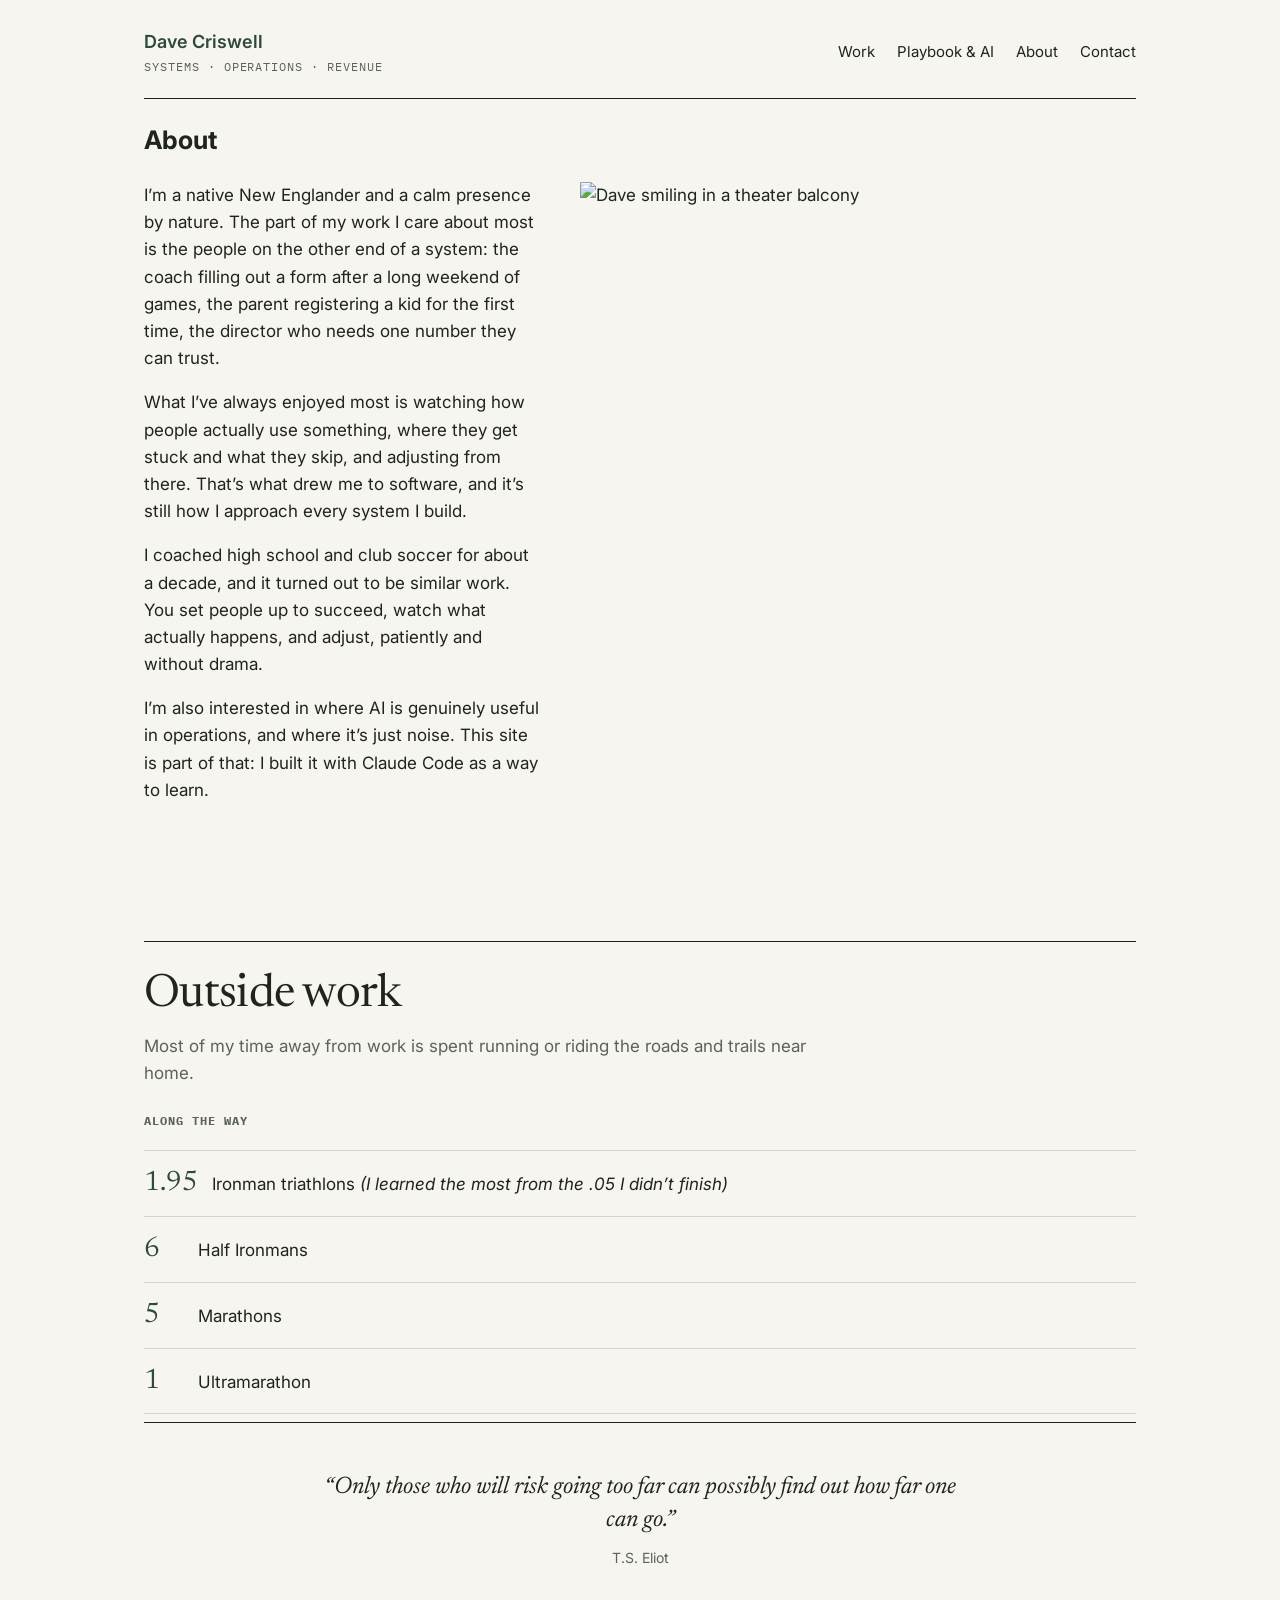
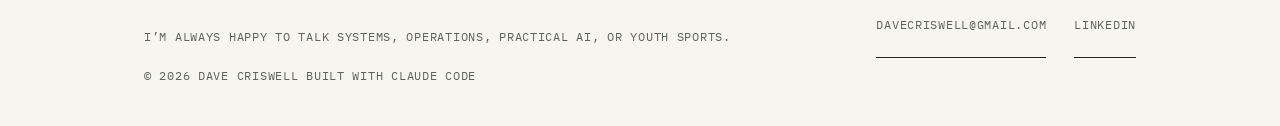
==== docs/about/index.html @ ac94285e "New About photo, cropped to Dave, shown smaller Co-Authored-By: Claude Opus 5.5 <noreply@anthropic.c" ====
<!doctype html>
<html lang="en">
<head>
  <meta charset="utf-8">
  <meta name="viewport" content="width=device-width, initial-scale=1">
  <title>About · Dave Criswell</title>
  <meta name="description" content="Who Dave Criswell is outside the case studies: what he cares about, why he builds systems, and life outside work.">
  <link rel="preconnect" href="https://fonts.googleapis.com">
  <link rel="preconnect" href="https://fonts.gstatic.com" crossorigin>
  <link href="https://fonts.googleapis.com/css2?family=IBM+Plex+Mono:wght@400;500&family=Inter:wght@400;500;600&family=Newsreader:ital,opsz,wght@0,6..72,400;1,6..72,400&display=swap" rel="stylesheet">
  <link rel="stylesheet" href="/style.css">
</head>
<body>
<a class="skip" href="#main">Skip to content</a>
<div class="wrap">

  <!-- Header: the same on every page. If you change it, change it on every page. -->
  <header class="site-header">
    <a class="brand" href="/">
      <span class="brand-name">Dave Criswell</span>
      <span class="brand-tag">Systems &middot; Operations &middot; Revenue</span>
    </a>
    <nav class="site-nav" aria-label="Main">
      <a href="/work/">Work</a>
      <a href="/playbook/">Playbook &amp; AI</a>
      <a href="/about/" aria-current="page">About</a>
      <a href="#contact">Contact</a>
    </nav>
  </header>

  <main id="main">

    <section class="page-intro about">
      <h1>About</h1>
      <div class="about-grid">
        <div class="about-text">
          <p class="about-lead">I’m a native New Englander and a calm presence by nature. The part of my work I care about most is the people on the other end of a system: the coach filling out a form after a long weekend of games, the parent registering a kid for the first time, the director who needs one number they can trust.</p>
          <p>What I’ve always enjoyed most is watching how people actually use something, where they get stuck and what they skip, and adjusting from there. That’s what drew me to software, and it’s still how I approach every system I build.</p>
          <p>I coached high school and club soccer for about a decade, and it turned out to be similar work. You set people up to succeed, watch what actually happens, and adjust, patiently and without drama.</p>
          <p>I’m also interested in where AI is genuinely useful in operations, and where it’s just noise. This site is part of that: I built it with Claude Code as a way to learn.</p>
        </div>
        <!-- To change the photo, replace docs/images/dave.jpg (portrait, about 4:5). -->
        <img class="photo" src="/images/dave.jpg" width="556" height="695" alt="Dave smiling in a theater balcony">
      </div>
    </section>

    <section class="section" id="outside-work">
      <div class="section-head">
        <h2>Outside work</h2>
      </div>
      <p class="lede">Most of my time away from work is spent running or riding the roads and trails near home.</p>
      <h3 class="sub-label"><span class="label">Along the way</span></h3>
      <ul class="stat-list">
        <li><span class="num">1.95</span><span>Ironman triathlons <em>(I learned the most from the .05 I didn’t finish)</em></span></li>
        <li><span class="num">6</span><span>Half Ironmans</span></li>
        <li><span class="num">5</span><span>Marathons</span></li>
        <li><span class="num">1</span><span>Ultramarathon</span></li>
      </ul>
    </section>

    <section class="epigraph" aria-label="A favorite quote">
      <blockquote>“Only those who will risk going too far can possibly find out how far one can go.”</blockquote>
      <cite>T.S. Eliot</cite>
    </section>

  </main>

  <!-- Footer: the same on every page. If you change it, change it on every page. -->
  <footer class="site-footer" id="contact">
    <p class="contact-line">I’m always happy to talk systems, operations, practical AI, or youth sports.</p>
    <div class="contact-links">
      <a href="mailto:davecriswell@gmail.com">davecriswell@gmail.com</a>
      <a href="https://www.linkedin.com/in/davecriswell/">LinkedIn</a>
    </div>
    <div class="fine-print">
      <span>&copy; 2026 Dave Criswell</span>
      <span>Built with Claude Code</span>
    </div>
  </footer>

</div>
</body>
</html>
---- style.css ----
/* ==========================================================
   Dave Criswell — site styles
   Colors and fonts are defined once here as "tokens".
   Change a value in :root and it updates everywhere.
   ========================================================== */

:root {
  --paper: #f7f5f0;        /* warm off-white page background */
  --panel: #eceee7;        /* soft sage panel background */
  --ink: #1f2420;          /* main text */
  --ink-soft: #5c625c;     /* secondary text */
  --ink-faint: #9a9d96;    /* the grey words in the intro */
  --rule: #d6d6cd;         /* thin divider lines */
  --accent: #2f4a3a;       /* deep pitch green */

  --serif: "Newsreader", Georgia, serif;
  --sans: "Inter", Arial, sans-serif;
  --mono: "IBM Plex Mono", ui-monospace, monospace;

  --width: 1040px;
}

* { box-sizing: border-box; }

html { scroll-behavior: smooth; }

body {
  margin: 0;
  background: var(--paper);
  color: var(--ink);
  font-family: var(--sans);
  font-size: 17px;
  line-height: 1.6;
  -webkit-font-smoothing: antialiased;
}

a { color: inherit; }

.wrap {
  max-width: var(--width);
  margin: 0 auto;
  padding: 0 24px;
}

.skip {
  position: absolute;
  left: -999px;
}
.skip:focus { left: 16px; top: 16px; background: var(--ink); color: var(--paper); padding: 8px 12px; }

/* ---------- Header ---------- */

.site-header {
  display: flex;
  justify-content: space-between;
  align-items: center;
  gap: 24px;
  padding: 28px 0 22px;
  border-bottom: 1px solid var(--ink);
}

.brand { text-decoration: none; }
.brand-name { display: block; font-weight: 600; font-size: 18px; color: var(--accent); }
.brand-tag {
  display: block;
  font-family: var(--mono);
  font-size: 12px;
  letter-spacing: 0.08em;
  text-transform: uppercase;
  color: var(--ink-soft);
}

.site-nav { display: flex; flex-wrap: wrap; gap: 6px 22px; font-size: 15px; }
.site-nav a { text-decoration: none; }
.site-nav a:hover { color: var(--accent); text-decoration: underline; text-underline-offset: 4px; }

/* ---------- Intro (the big serif paragraph) ---------- */

.intro { padding: 72px 0 40px; max-width: 900px; }

.intro p {
  font-family: var(--serif);
  font-weight: 400;
  font-size: clamp(28px, 4.2vw, 44px);
  line-height: 1.22;
  letter-spacing: -0.01em;
  color: var(--ink-faint);
  margin: 0 0 0.8em;
}

/* Words that "light up" in the intro */
.intro strong { font-weight: 400; color: var(--ink); }
.intro em { font-style: italic; color: var(--ink); }

.jump { display: flex; flex-wrap: wrap; gap: 12px 28px; margin-top: 8px; font-size: 15px; }
.jump a { text-decoration: none; border-bottom: 1px solid var(--ink); padding-bottom: 2px; }
.jump a:hover { color: var(--accent); border-color: var(--accent); }

/* ---------- Sections ---------- */

.section { padding: 64px 0 8px; }

.section-head {
  display: flex;
  justify-content: space-between;
  align-items: baseline;
  gap: 16px;
  border-top: 1px solid var(--ink);
  padding-top: 28px;
  margin-bottom: 8px;
}

.section-head h2 {
  font-family: var(--serif);
  font-weight: 400;
  font-size: clamp(34px, 4.5vw, 46px);
  letter-spacing: -0.015em;
  line-height: 1.1;
  margin: 0;
}

.section-note { color: var(--ink-soft); font-size: 15px; margin: 0; }

.lede { max-width: 680px; color: var(--ink-soft); margin: 12px 0 24px; }

.panel {
  background: var(--panel);
  border: 1px solid var(--rule);
  border-top: 3px solid var(--accent);
  padding: 8px 32px 24px;
}
.panel .section-head { border-top: 0; }

.label {
  display: block;
  font-family: var(--mono);
  font-size: 12px;
  letter-spacing: 0.08em;
  text-transform: uppercase;
  color: var(--ink-soft);
}

/* ---------- Work list (expandable rows) ---------- */

.work-list { list-style: none; margin: 0; padding: 0; }

.work-list > li { border-top: 1px solid var(--rule); }
.work-list > li:last-child { border-bottom: 1px solid var(--rule); }

.work-list summary {
  display: grid;
  grid-template-columns: 1fr 1fr 24px;
  gap: 8px 32px;
  align-items: center;
  padding: 22px 0;
  cursor: pointer;
  list-style: none;
}
.work-list summary::-webkit-details-marker { display: none; }

.work-title { display: block; font-size: 21px; font-weight: 500; line-height: 1.3; margin-top: 4px; }
.work-line { color: var(--ink-soft); }

.toggle {
  font-family: var(--mono);
  font-size: 20px;
  color: var(--accent);
  text-align: right;
  transition: transform 0.2s ease;
}
details[open] .toggle { transform: rotate(45deg); }

.work-body {
  display: grid;
  grid-template-columns: repeat(3, 1fr);
  gap: 24px 32px;
  padding: 0 0 28px;
}
.work-body h4 {
  font-family: var(--mono);
  font-size: 12px;
  font-weight: 500;
  letter-spacing: 0.08em;
  text-transform: uppercase;
  color: var(--accent);
  margin: 0 0 6px;
}
.work-body p { margin: 0; font-size: 16px; }
.tools { grid-column: 1 / -1; font-size: 14px; color: var(--ink-soft); }
.tools a { color: var(--accent); }

summary:focus-visible, a:focus-visible { outline: 2px solid var(--accent); outline-offset: 4px; }

/* ---------- AI rows ---------- */

.ai-list { list-style: none; margin: 0; padding: 0; }
.ai-list li {
  display: grid;
  grid-template-columns: 1fr 1.6fr;
  gap: 6px 32px;
  padding: 16px 0;
  border-top: 1px solid var(--rule);
}
.ai-list li:last-child { border-bottom: 1px solid var(--rule); }
.ai-name { font-weight: 500; }
.ai-flow { color: var(--ink-soft); font-size: 16px; }
.ai-flow .arrow { color: var(--accent); padding: 0 4px; }

.guardrails { margin-top: 36px; }
.guardrails h3 { font-family: var(--serif); font-weight: 400; font-size: 26px; margin: 0 0 4px; }
.guardrails ul { columns: 2; column-gap: 40px; padding-left: 18px; margin: 12px 0 0; }
.guardrails li { break-inside: avoid; margin-bottom: 8px; }

/* ---------- How I work ---------- */

.principles {
  display: grid;
  grid-template-columns: repeat(3, 1fr);
  gap: 0 40px;
  list-style: none;
  padding: 0;
  margin: 12px 0 0;
}
.principles li { border-top: 1px solid var(--rule); padding: 20px 0 24px; }
.principles h3 { font-family: var(--serif); font-weight: 400; font-size: 24px; line-height: 1.2; margin: 0 0 8px; }
.principles p { margin: 0; color: var(--ink-soft); font-size: 16px; }

/* ---------- Writing ---------- */

.post-list { list-style: none; margin: 12px 0 0; padding: 0; }
.post-list li { border-top: 1px solid var(--rule); border-bottom: 1px solid var(--rule); }
.post-list a { display: block; padding: 20px 0; text-decoration: none; }
.post-list a:hover .post-title { color: var(--accent); text-decoration: underline; text-underline-offset: 4px; }
.post-title { display: block; font-family: var(--serif); font-size: 26px; line-height: 1.25; margin-top: 4px; }
.draft-tag {
  display: inline-block;
  font-family: var(--mono);
  font-size: 11px;
  letter-spacing: 0.08em;
  text-transform: uppercase;
  border: 1px solid var(--accent);
  color: var(--accent);
  padding: 1px 6px;
  margin-left: 8px;
  vertical-align: 2px;
}

/* ---------- Quotes ---------- */

.quotes {
  display: grid;
  grid-template-columns: repeat(3, 1fr);
  gap: 32px 40px;
  margin-top: 20px;
}
.quotes figure { margin: 0; }
.quotes blockquote {
  margin: 0 0 14px;
  font-family: var(--serif);
  font-size: 22px;
  line-height: 1.35;
}
.quotes figcaption { font-size: 14px; color: var(--ink-soft); }
.quotes figcaption strong { color: var(--ink); font-weight: 500; display: block; }

/* ---------- Experience ---------- */

.timeline { list-style: none; margin: 12px 0 0; padding: 0; }
.timeline li {
  display: grid;
  grid-template-columns: 130px 1fr 1.2fr;
  gap: 4px 32px;
  padding: 16px 0;
  border-top: 1px solid var(--rule);
}
.timeline li:last-child { border-bottom: 1px solid var(--rule); }
.timeline .years { font-family: var(--mono); font-size: 14px; color: var(--ink-soft); padding-top: 2px; }
.timeline .org { font-weight: 500; }
.timeline .role { color: var(--ink-soft); }

.coaching-note { color: var(--ink-soft); margin-top: 20px; font-size: 16px; }
.coaching-note a { color: var(--accent); }

/* ---------- About ---------- */

.about-grid { display: grid; grid-template-columns: 1.3fr 1fr; gap: 40px; margin-top: 20px; }
.about-grid p { margin: 0 0 1em; }
.stat-list { list-style: none; margin: 0; padding: 0; }
.stat-list li { display: flex; gap: 14px; align-items: baseline; padding: 10px 0; border-top: 1px solid var(--rule); }
.stat-list li:last-child { border-bottom: 1px solid var(--rule); }
.stat-list .num { font-family: var(--serif); font-size: 28px; min-width: 40px; color: var(--accent); }

/* ---------- Contact & footer ---------- */

.contact { padding: 80px 0 40px; }
.contact p.big {
  font-family: var(--serif);
  font-size: clamp(28px, 4vw, 40px);
  line-height: 1.25;
  max-width: 760px;
  margin: 0 0 24px;
}
.contact-links { display: flex; flex-wrap: wrap; gap: 12px 28px; }
.contact-links a { border-bottom: 1px solid var(--ink); text-decoration: none; padding-bottom: 2px; }
.contact-links a:hover { color: var(--accent); border-color: var(--accent); }

.epigraph { border-top: 1px solid var(--ink); padding: 48px 0 20px; text-align: center; }
.epigraph blockquote { font-family: var(--serif); font-style: italic; font-size: 24px; margin: 0 auto 8px; max-width: 640px; line-height: 1.35; }
.epigraph cite { font-style: normal; font-size: 14px; color: var(--ink-soft); }

.site-footer {
  display: flex;
  justify-content: space-between;
  flex-wrap: wrap;
  gap: 8px 24px;
  padding: 24px 0 40px;
  font-family: var(--mono);
  font-size: 12px;
  letter-spacing: 0.06em;
  text-transform: uppercase;
  color: var(--ink-soft);
}

/* ---------- Article pages (writing) ---------- */

.article { max-width: 680px; padding: 56px 0 24px; }
.article h1 { font-family: var(--serif); font-weight: 400; font-size: clamp(34px, 5vw, 48px); line-height: 1.12; letter-spacing: -0.015em; margin: 10px 0 24px; }
.article p, .article li { font-size: 18px; line-height: 1.7; }
.article h2 { font-family: var(--serif); font-weight: 400; font-size: 28px; margin: 40px 0 8px; }
.article .back { font-size: 15px; color: var(--accent); }
.draft-note { background: var(--panel); border-left: 3px solid var(--accent); padding: 12px 16px; font-size: 15px; color: var(--ink-soft); }

/* ---------- Phones and small screens ---------- */

@media (max-width: 760px) {
  body { font-size: 16px; }
  .wrap { padding: 0 16px; }
  .site-header { flex-direction: column; align-items: flex-start; gap: 14px; }
  .intro { padding: 44px 0 24px; }
  .panel { padding: 4px 18px 18px; }
  .work-list summary { grid-template-columns: 1fr 24px; }
  .work-line { grid-column: 1 / 2; }
  .toggle { grid-row: 1; grid-column: 2; }
  .work-body, .principles, .quotes, .about-grid { grid-template-columns: 1fr; }
  .ai-list li, .timeline li { grid-template-columns: 1fr; }
  .guardrails ul { columns: 1; }
  .section-head { flex-direction: column; gap: 4px; }
}
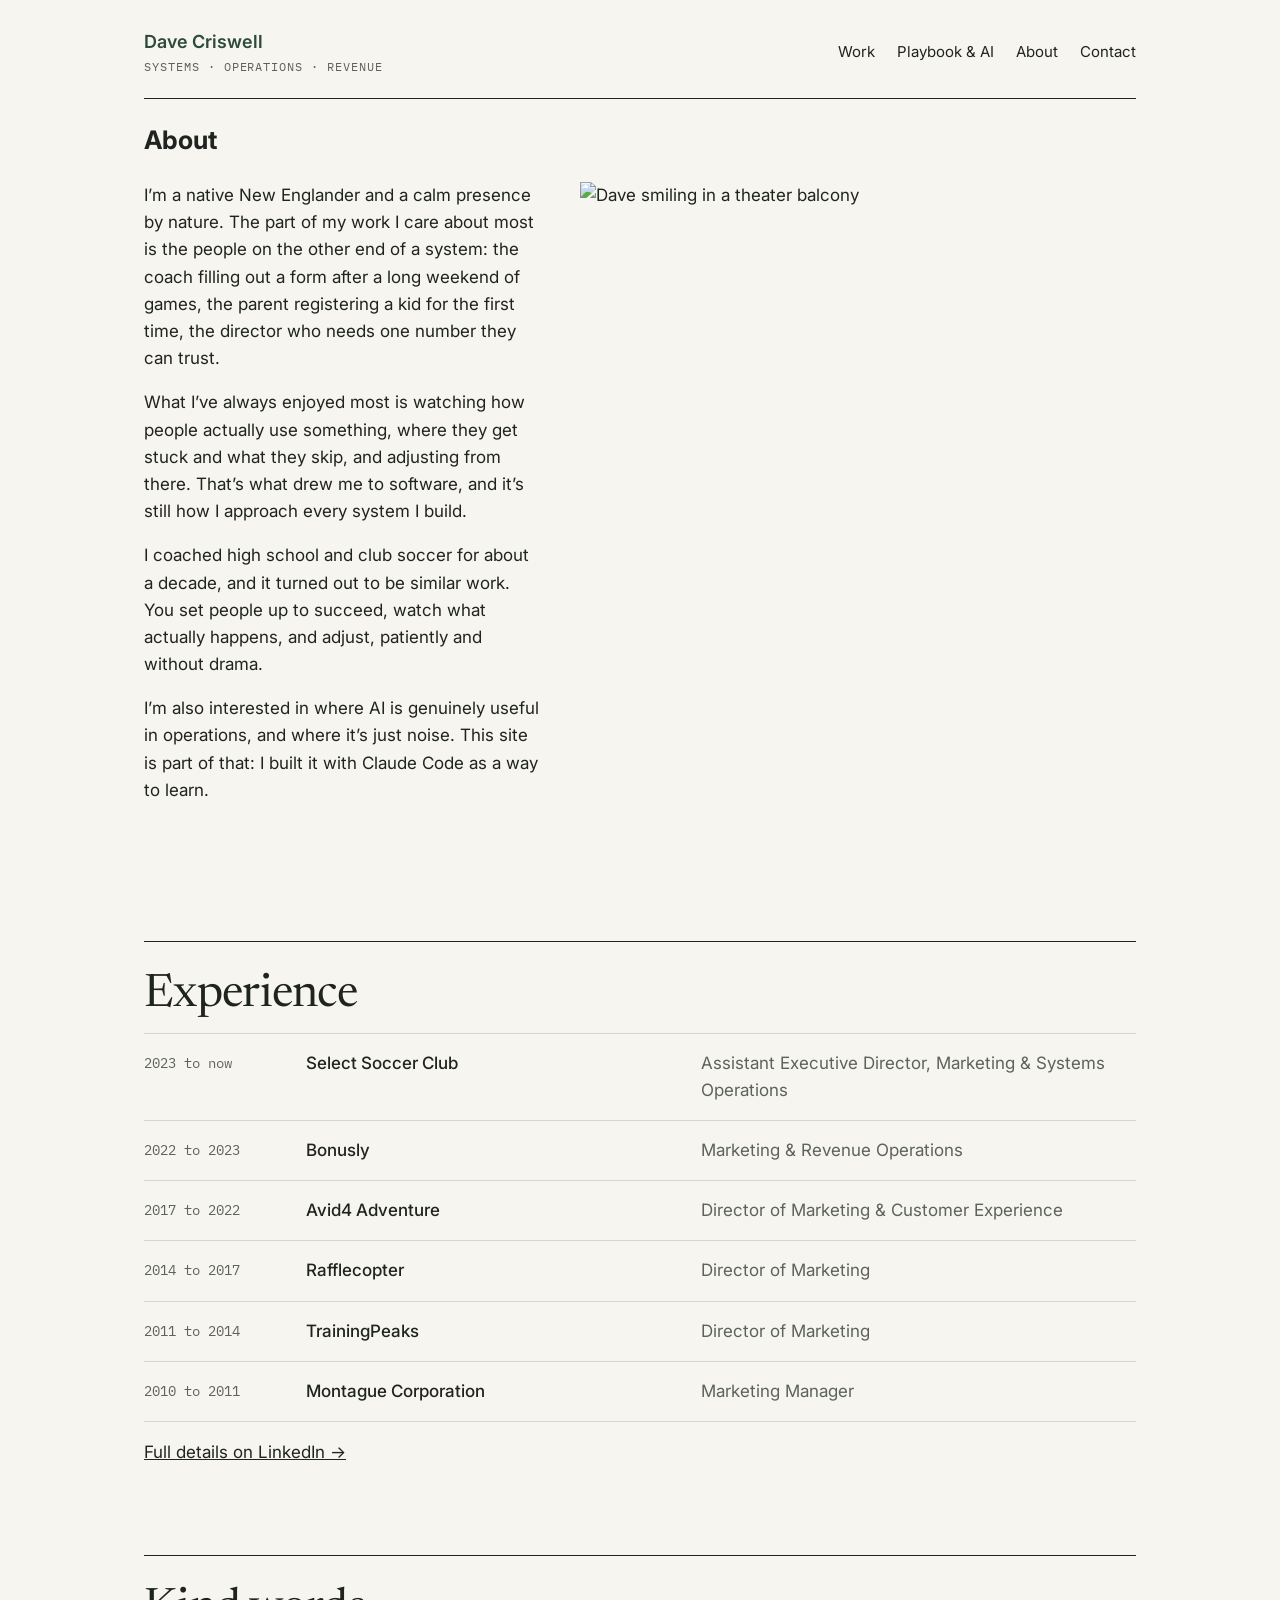
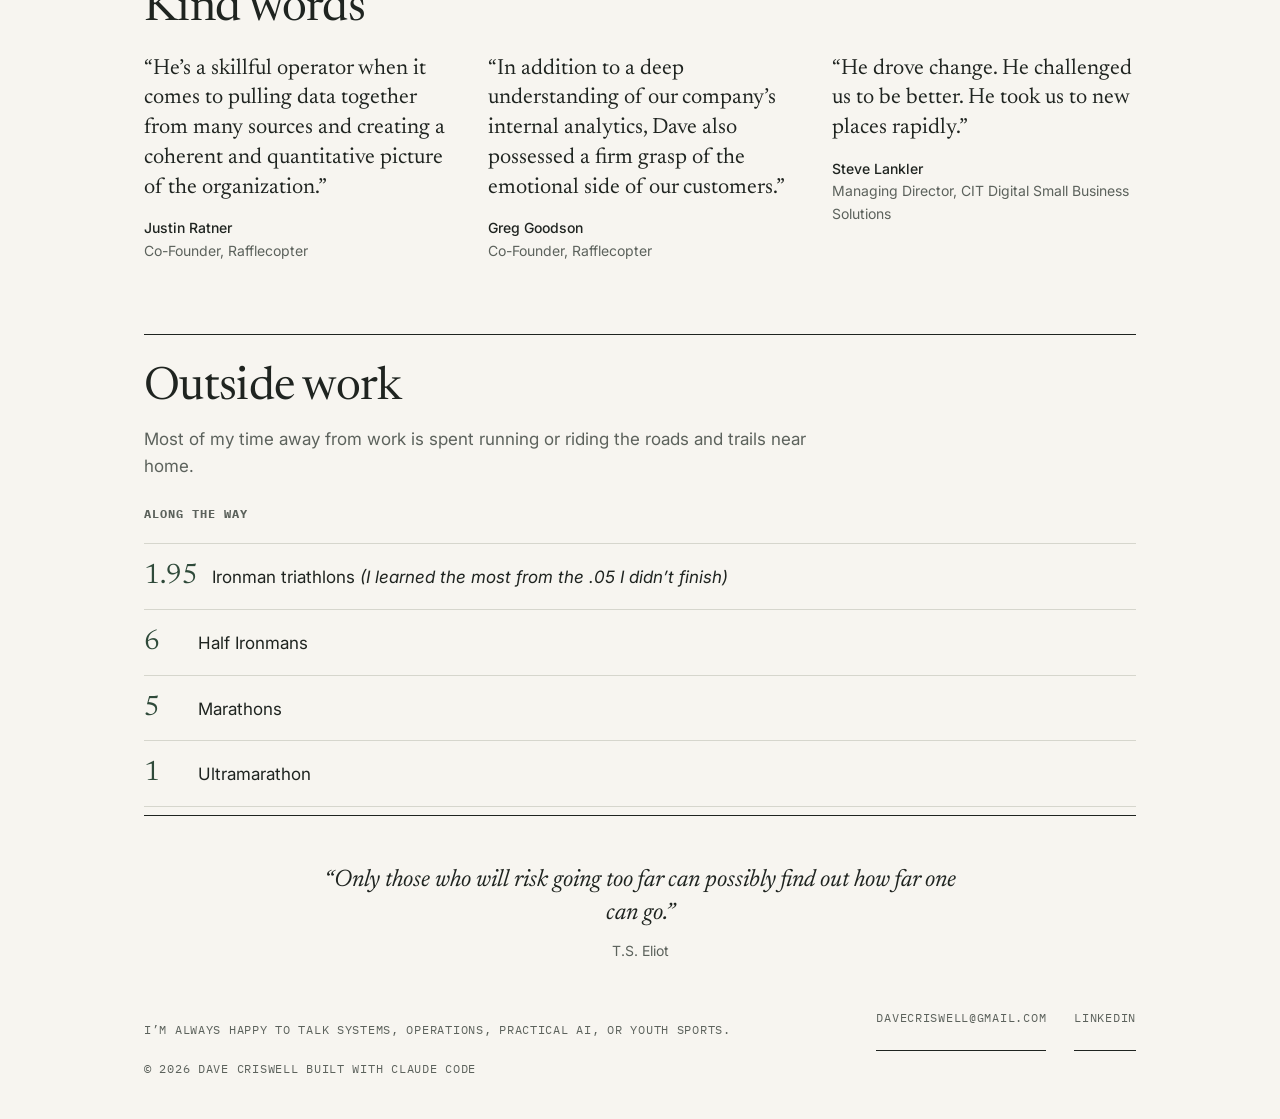
==== commit 0fb00137: "Name Select in the copy, reframe problem statements, move Experience and Kind words to About Co-Auth" ====
--- a/docs/about/index.html
+++ b/docs/about/index.html
@@ -44,6 +44,41 @@
       </div>
     </section>
 
+    <section class="section" id="experience">
+      <div class="section-head">
+        <h2>Experience</h2>
+      </div>
+      <ul class="timeline">
+        <li><span class="years">2023 to now</span><span class="org">Select Soccer Club</span><span class="role">Assistant Executive Director, Marketing &amp; Systems Operations</span></li>
+        <li><span class="years">2022 to 2023</span><span class="org">Bonusly</span><span class="role">Marketing &amp; Revenue Operations</span></li>
+        <li><span class="years">2017 to 2022</span><span class="org">Avid4 Adventure</span><span class="role">Director of Marketing &amp; Customer Experience</span></li>
+        <li><span class="years">2014 to 2017</span><span class="org">Rafflecopter</span><span class="role">Director of Marketing</span></li>
+        <li><span class="years">2011 to 2014</span><span class="org">TrainingPeaks</span><span class="role">Director of Marketing</span></li>
+        <li><span class="years">2010 to 2011</span><span class="org">Montague Corporation</span><span class="role">Marketing Manager</span></li>
+      </ul>
+      <p class="more-link"><a href="https://www.linkedin.com/in/davecriswell/">Full details on LinkedIn &rarr;</a></p>
+    </section>
+
+    <section class="section" id="kind-words">
+      <div class="section-head">
+        <h2>Kind words</h2>
+      </div>
+      <div class="quotes">
+        <figure>
+          <blockquote>“He’s a skillful operator when it comes to pulling data together from many sources and creating a coherent and quantitative picture of the organization.”</blockquote>
+          <figcaption><strong>Justin Ratner</strong>Co-Founder, Rafflecopter</figcaption>
+        </figure>
+        <figure>
+          <blockquote>“In addition to a deep understanding of our company’s internal analytics, Dave also possessed a firm grasp of the emotional side of our customers.”</blockquote>
+          <figcaption><strong>Greg Goodson</strong>Co-Founder, Rafflecopter</figcaption>
+        </figure>
+        <figure>
+          <blockquote>“He drove change. He challenged us to be better. He took us to new places rapidly.”</blockquote>
+          <figcaption><strong>Steve Lankler</strong>Managing Director, CIT Digital Small Business Solutions</figcaption>
+        </figure>
+      </div>
+    </section>
+
     <section class="section" id="outside-work">
       <div class="section-head">
         <h2>Outside work</h2>
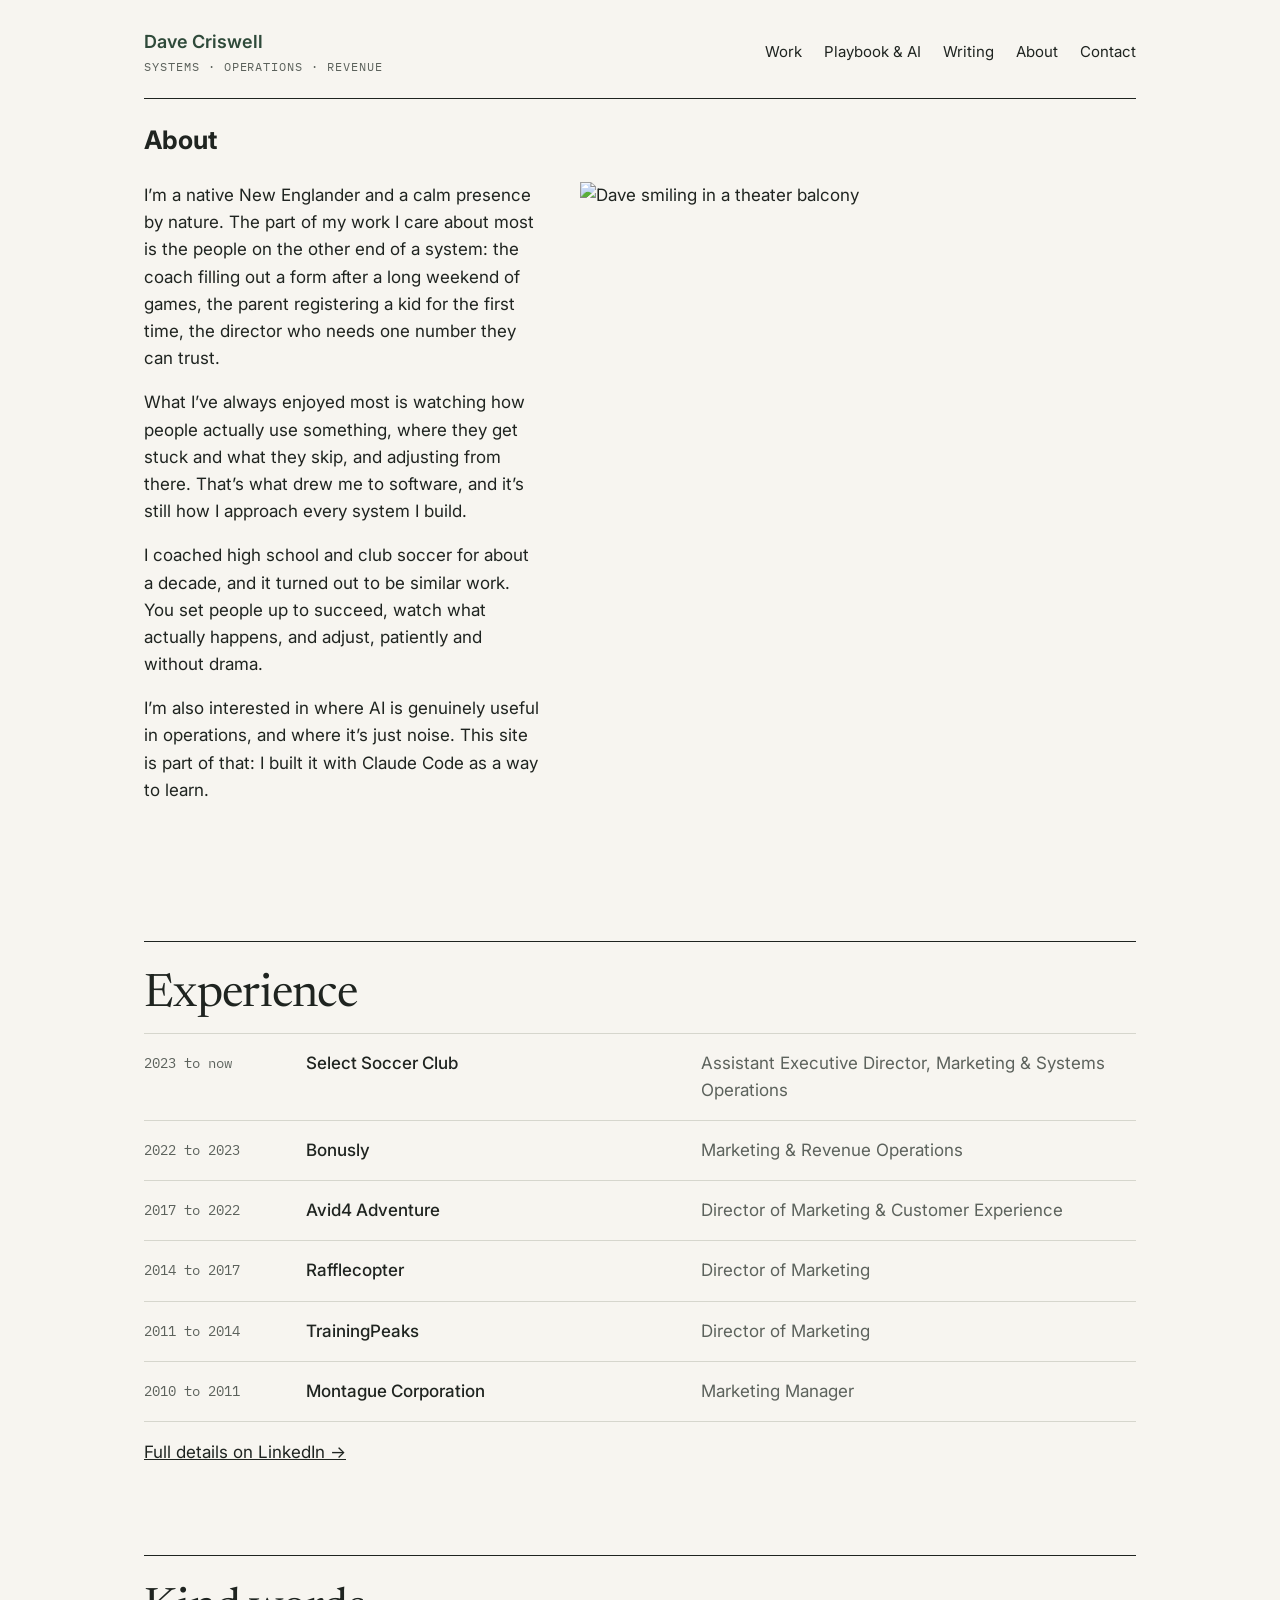
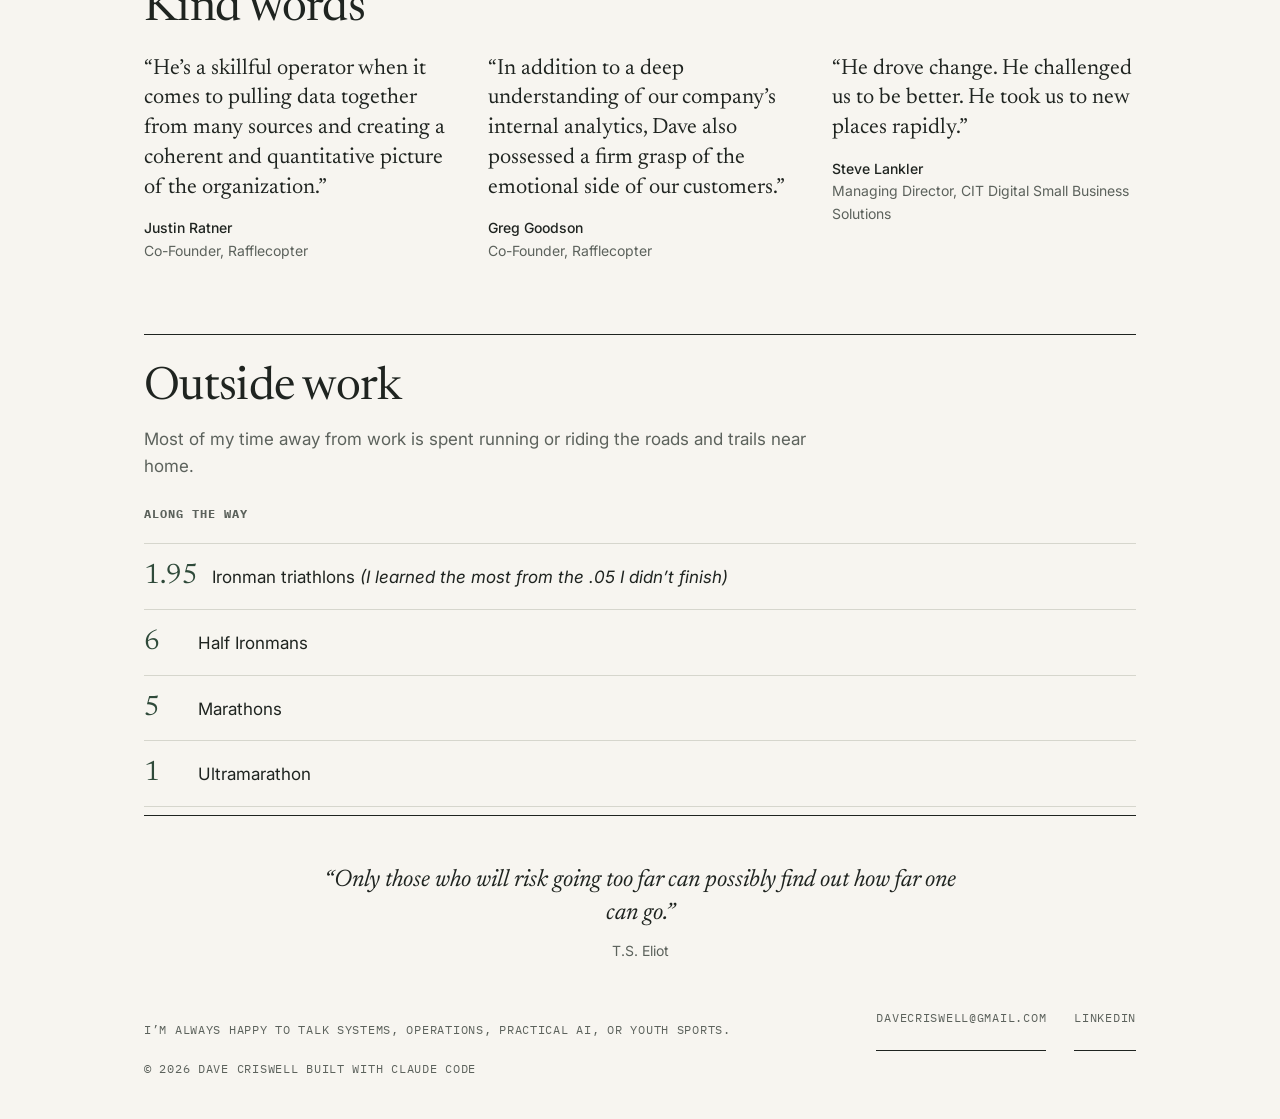
==== commit c6cfd83d: "Publish The Club Platform I Keep Sketching and add Writing to the menu Co-Authored-By: Claude Opus 5" ====
--- a/docs/about/index.html
+++ b/docs/about/index.html
@@ -23,6 +23,7 @@
     <nav class="site-nav" aria-label="Main">
       <a href="/work/">Work</a>
       <a href="/playbook/">Playbook &amp; AI</a>
+      <a href="/writing/">Writing</a>
       <a href="/about/" aria-current="page">About</a>
       <a href="#contact">Contact</a>
     </nav>
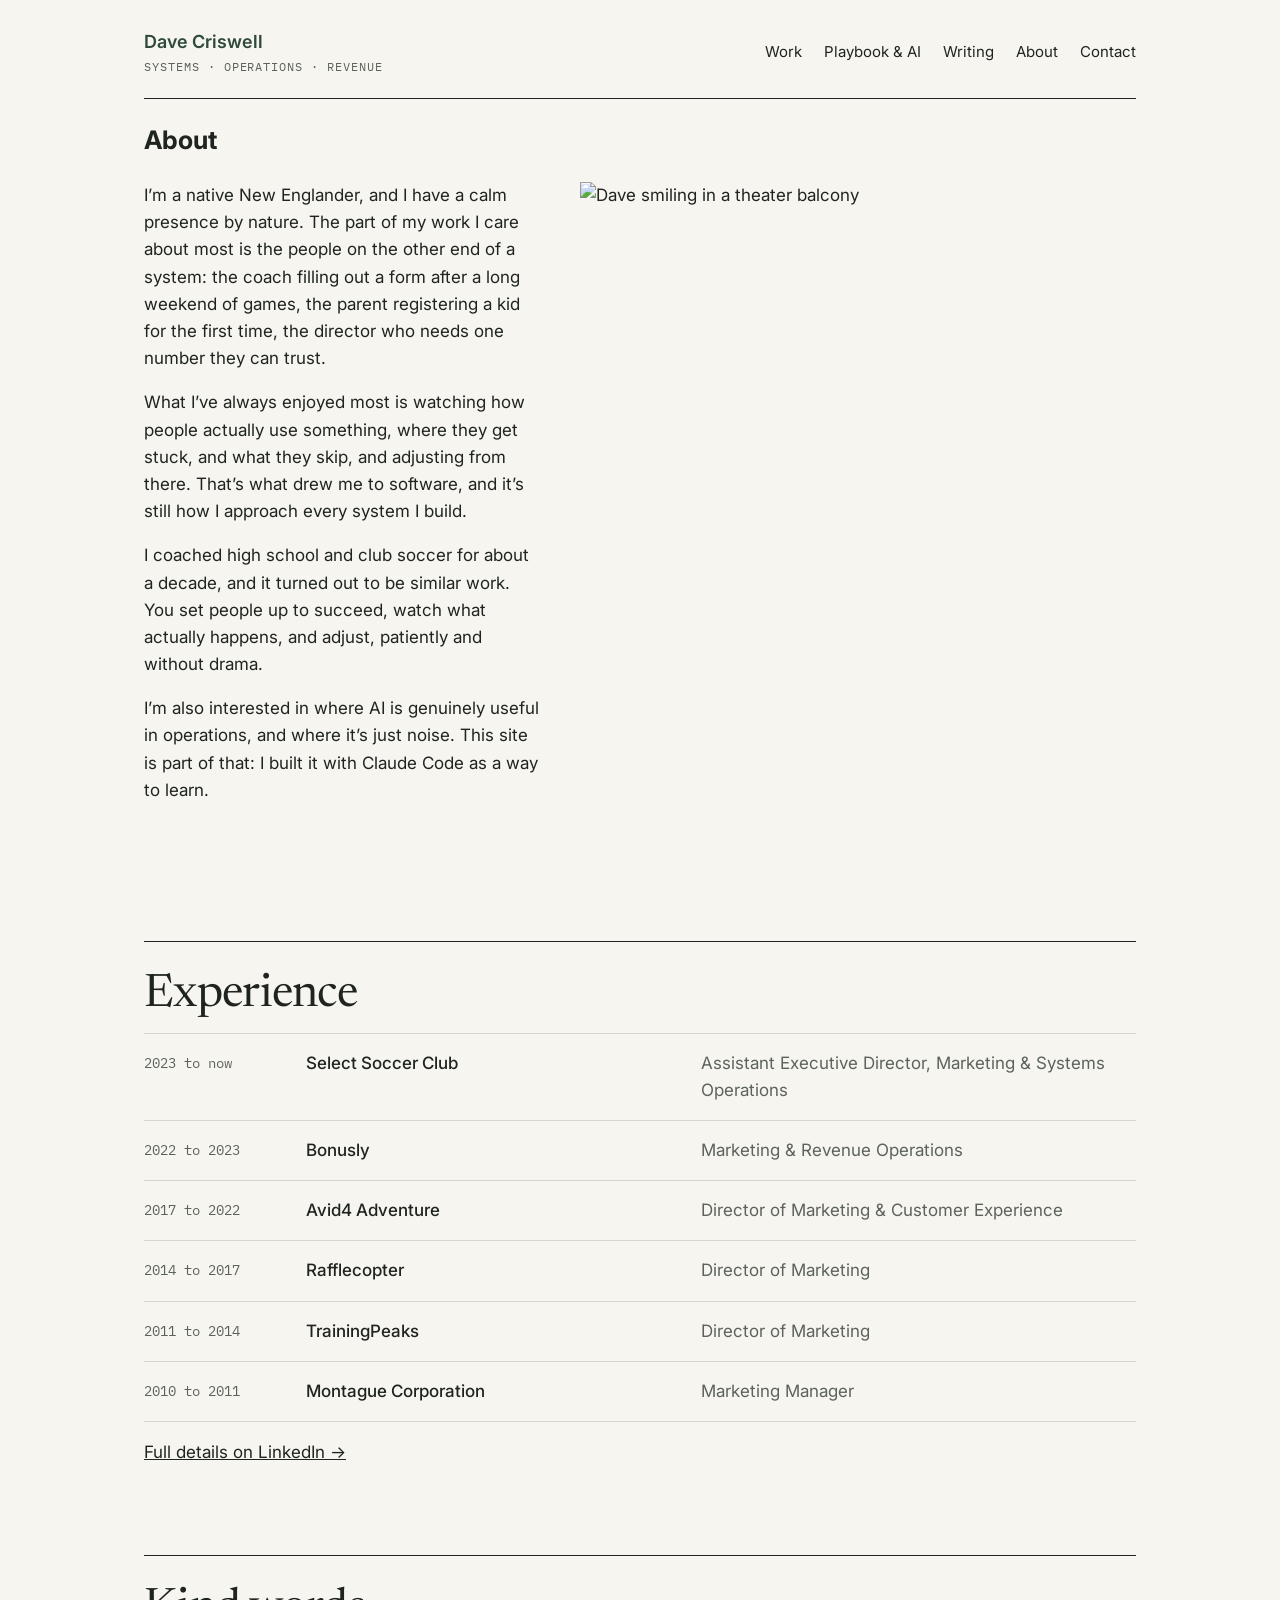
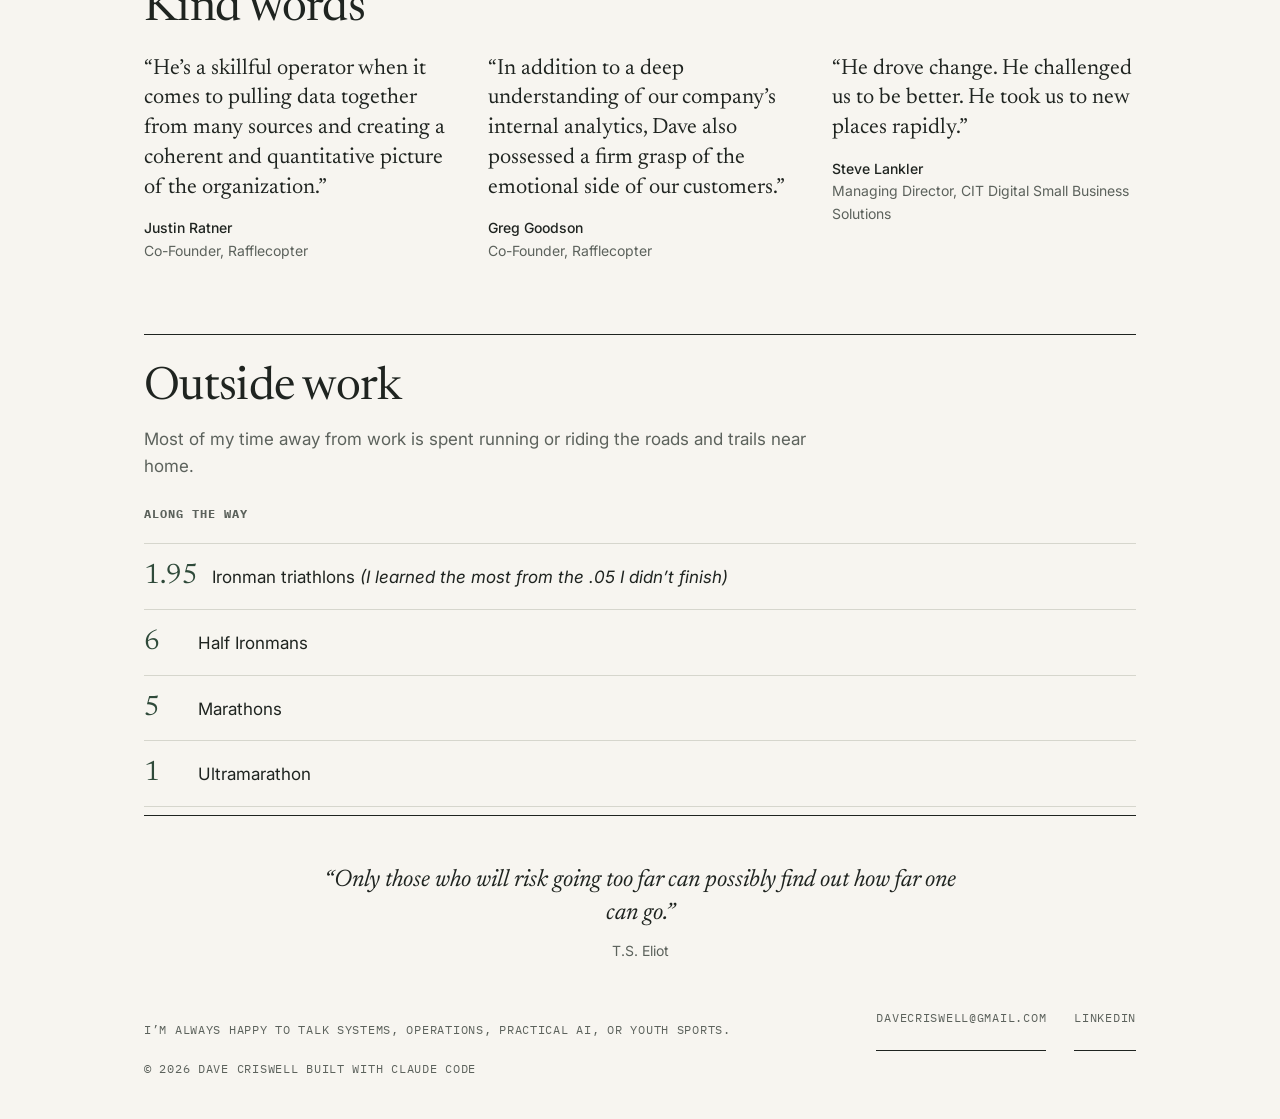
==== commit a9e85b49: "Update index.html" ====
--- a/docs/about/index.html
+++ b/docs/about/index.html
@@ -35,8 +35,8 @@
       <h1>About</h1>
       <div class="about-grid">
         <div class="about-text">
-          <p class="about-lead">I’m a native New Englander and a calm presence by nature. The part of my work I care about most is the people on the other end of a system: the coach filling out a form after a long weekend of games, the parent registering a kid for the first time, the director who needs one number they can trust.</p>
-          <p>What I’ve always enjoyed most is watching how people actually use something, where they get stuck and what they skip, and adjusting from there. That’s what drew me to software, and it’s still how I approach every system I build.</p>
+          <p class="about-lead">I’m a native New Englander, and I have a calm presence by nature. The part of my work I care about most is the people on the other end of a system: the coach filling out a form after a long weekend of games, the parent registering a kid for the first time, the director who needs one number they can trust.</p>
+          <p>What I’ve always enjoyed most is watching how people actually use something, where they get stuck, and what they skip, and adjusting from there. That’s what drew me to software, and it’s still how I approach every system I build.</p>
           <p>I coached high school and club soccer for about a decade, and it turned out to be similar work. You set people up to succeed, watch what actually happens, and adjust, patiently and without drama.</p>
           <p>I’m also interested in where AI is genuinely useful in operations, and where it’s just noise. This site is part of that: I built it with Claude Code as a way to learn.</p>
         </div>
@@ -57,7 +57,7 @@
         <li><span class="years">2011 to 2014</span><span class="org">TrainingPeaks</span><span class="role">Director of Marketing</span></li>
         <li><span class="years">2010 to 2011</span><span class="org">Montague Corporation</span><span class="role">Marketing Manager</span></li>
       </ul>
-      <p class="more-link"><a href="https://www.linkedin.com/in/davecriswell/">Full details on LinkedIn &rarr;</a></p>
+      <p class="more-link"><a href="https://www.linkedin.com/in/davecriswell/" target="_blank" rel="noopener">Full details on LinkedIn &rarr;</a></p>
     </section>
 
     <section class="section" id="kind-words">
@@ -106,7 +106,7 @@
     <p class="contact-line">I’m always happy to talk systems, operations, practical AI, or youth sports.</p>
     <div class="contact-links">
       <a href="mailto:davecriswell@gmail.com">davecriswell@gmail.com</a>
-      <a href="https://www.linkedin.com/in/davecriswell/">LinkedIn</a>
+      <a href="https://www.linkedin.com/in/davecriswell/" target="_blank" rel="noopener">LinkedIn</a>
     </div>
     <div class="fine-print">
       <span>&copy; 2026 Dave Criswell</span>
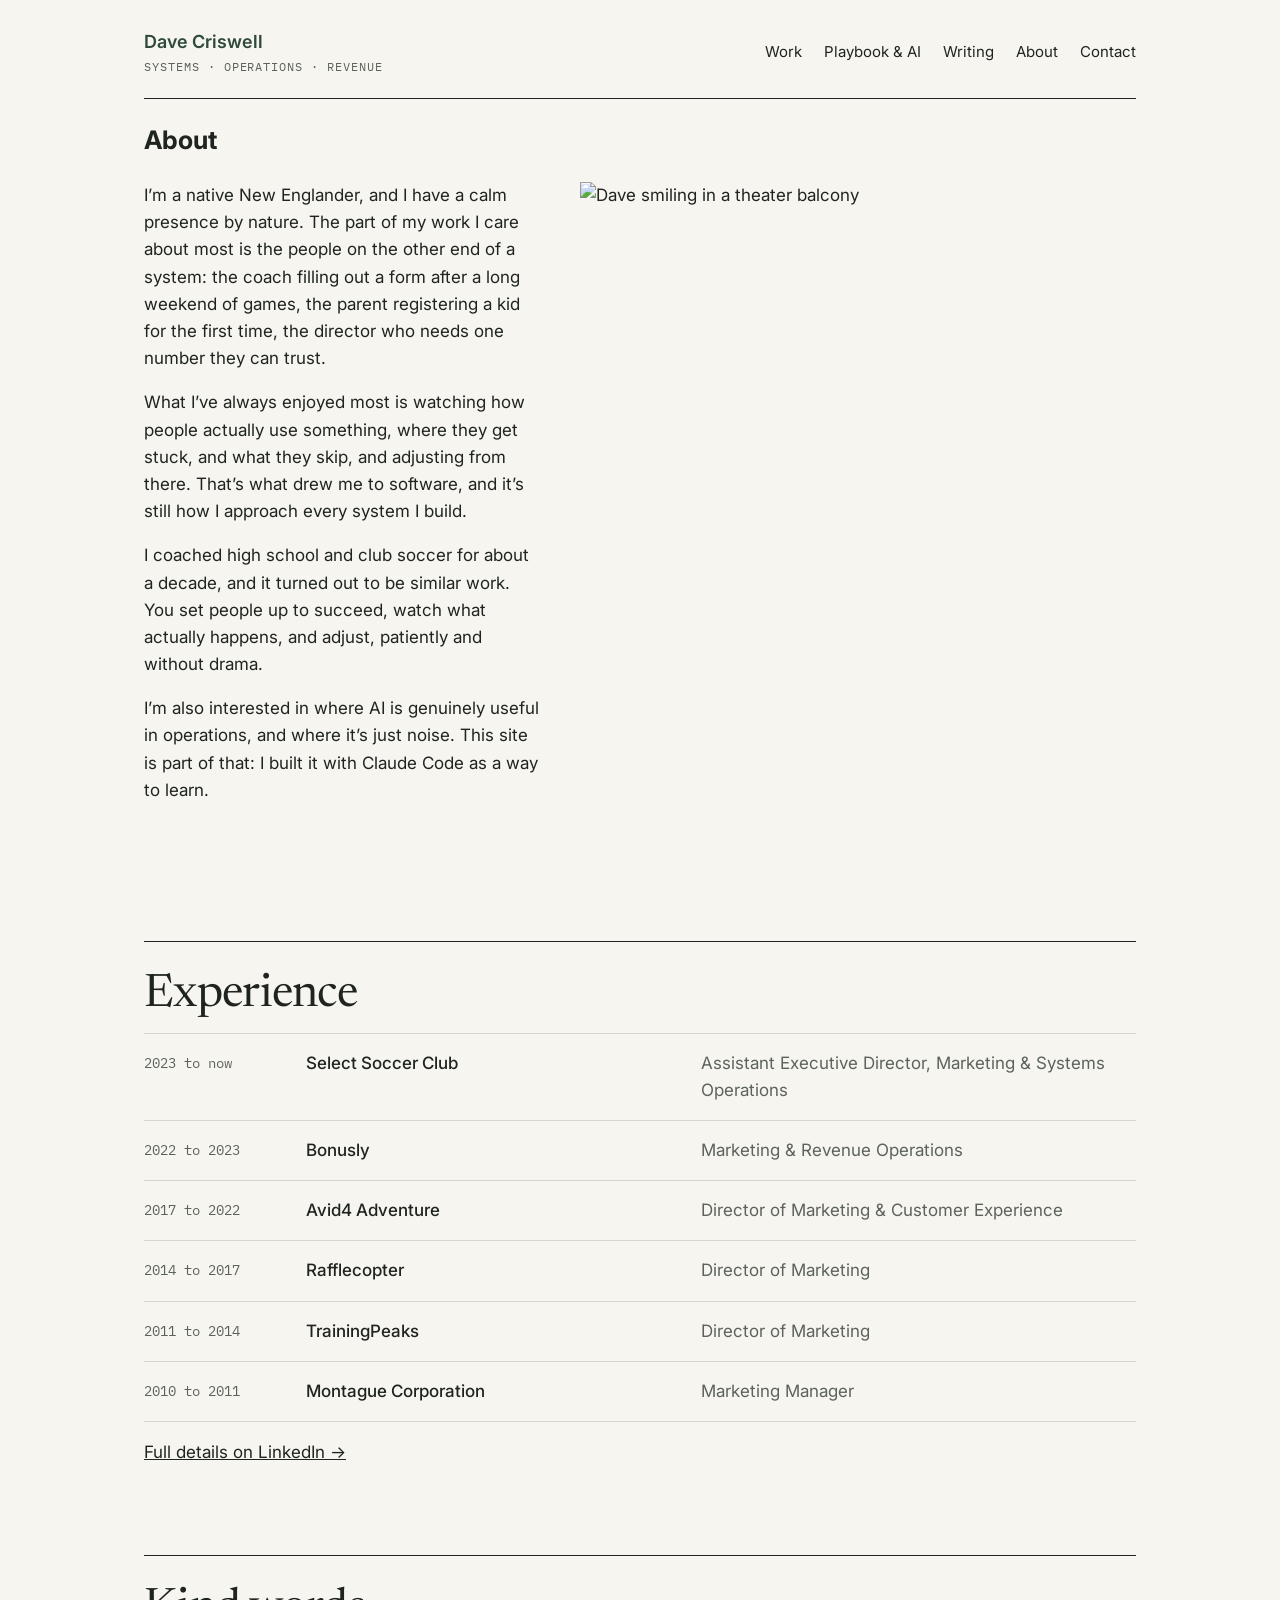
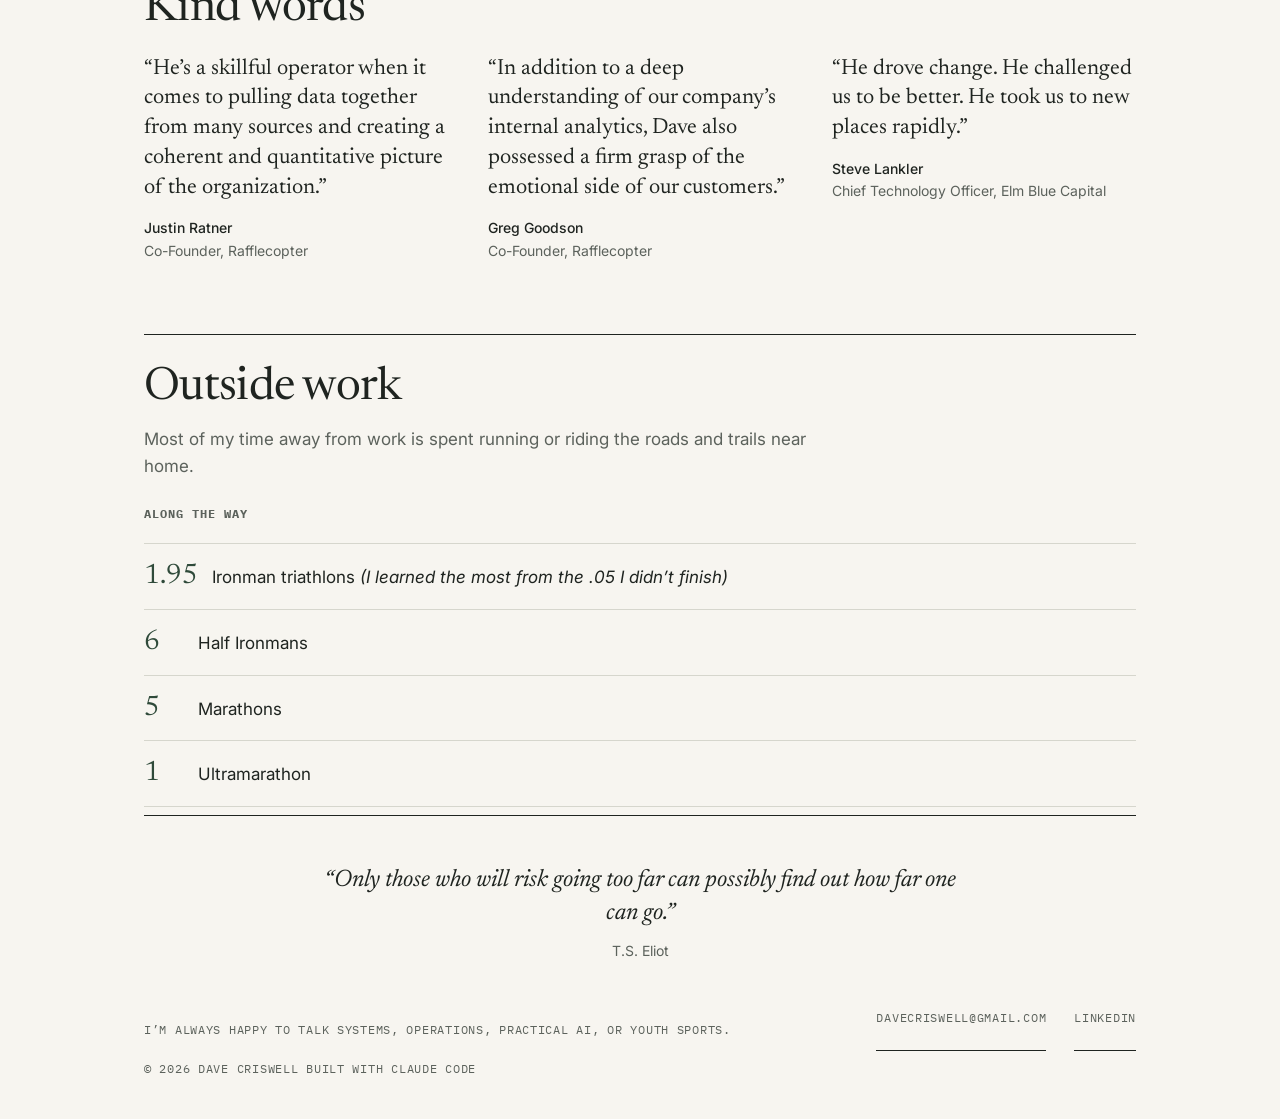
==== commit 07a295d1: "Update Steve Lankler's title on the About page Co-Authored-By: Claude Sonnet 5.5 <noreply@anthropic." ====
--- a/docs/about/index.html
+++ b/docs/about/index.html
@@ -75,7 +75,7 @@
         </figure>
         <figure>
           <blockquote>“He drove change. He challenged us to be better. He took us to new places rapidly.”</blockquote>
-          <figcaption><strong>Steve Lankler</strong>Managing Director, CIT Digital Small Business Solutions</figcaption>
+          <figcaption><strong>Steve Lankler</strong>Chief Technology Officer, Elm Blue Capital</figcaption>
         </figure>
       </div>
     </section>
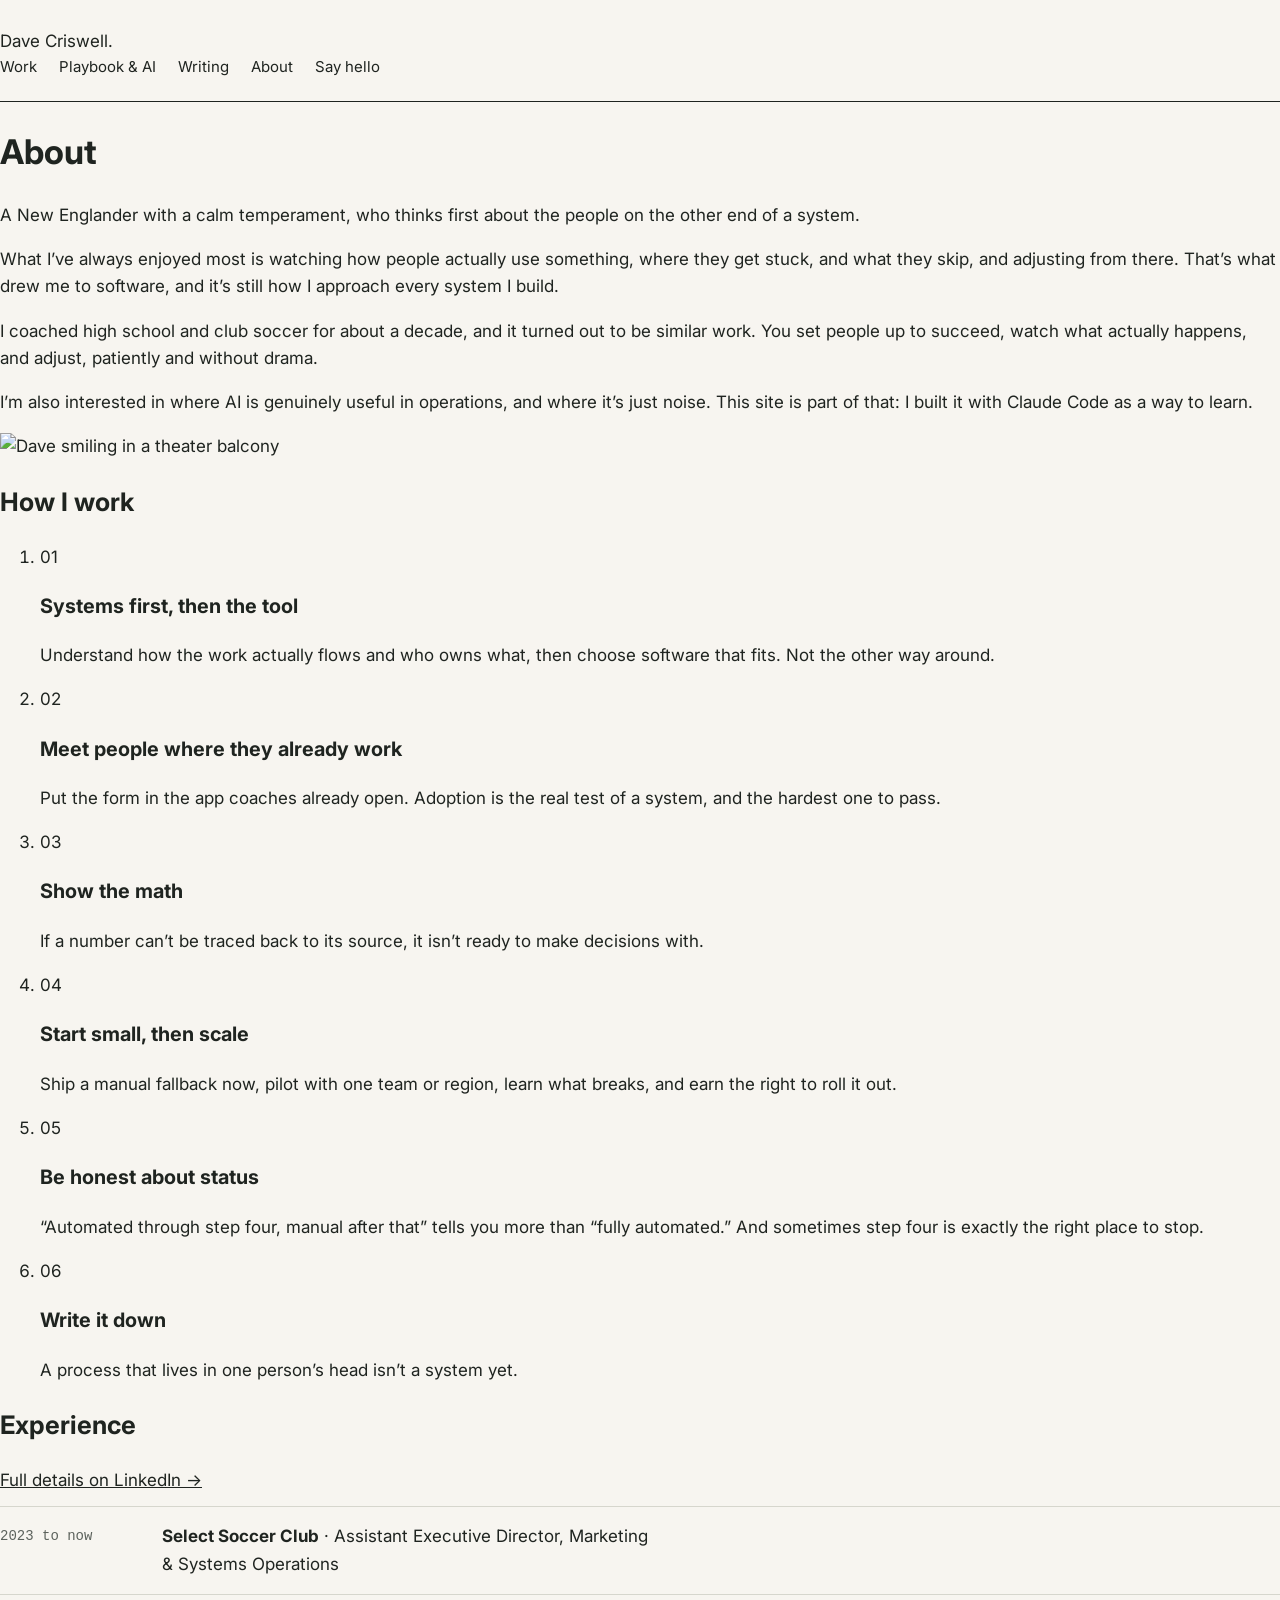
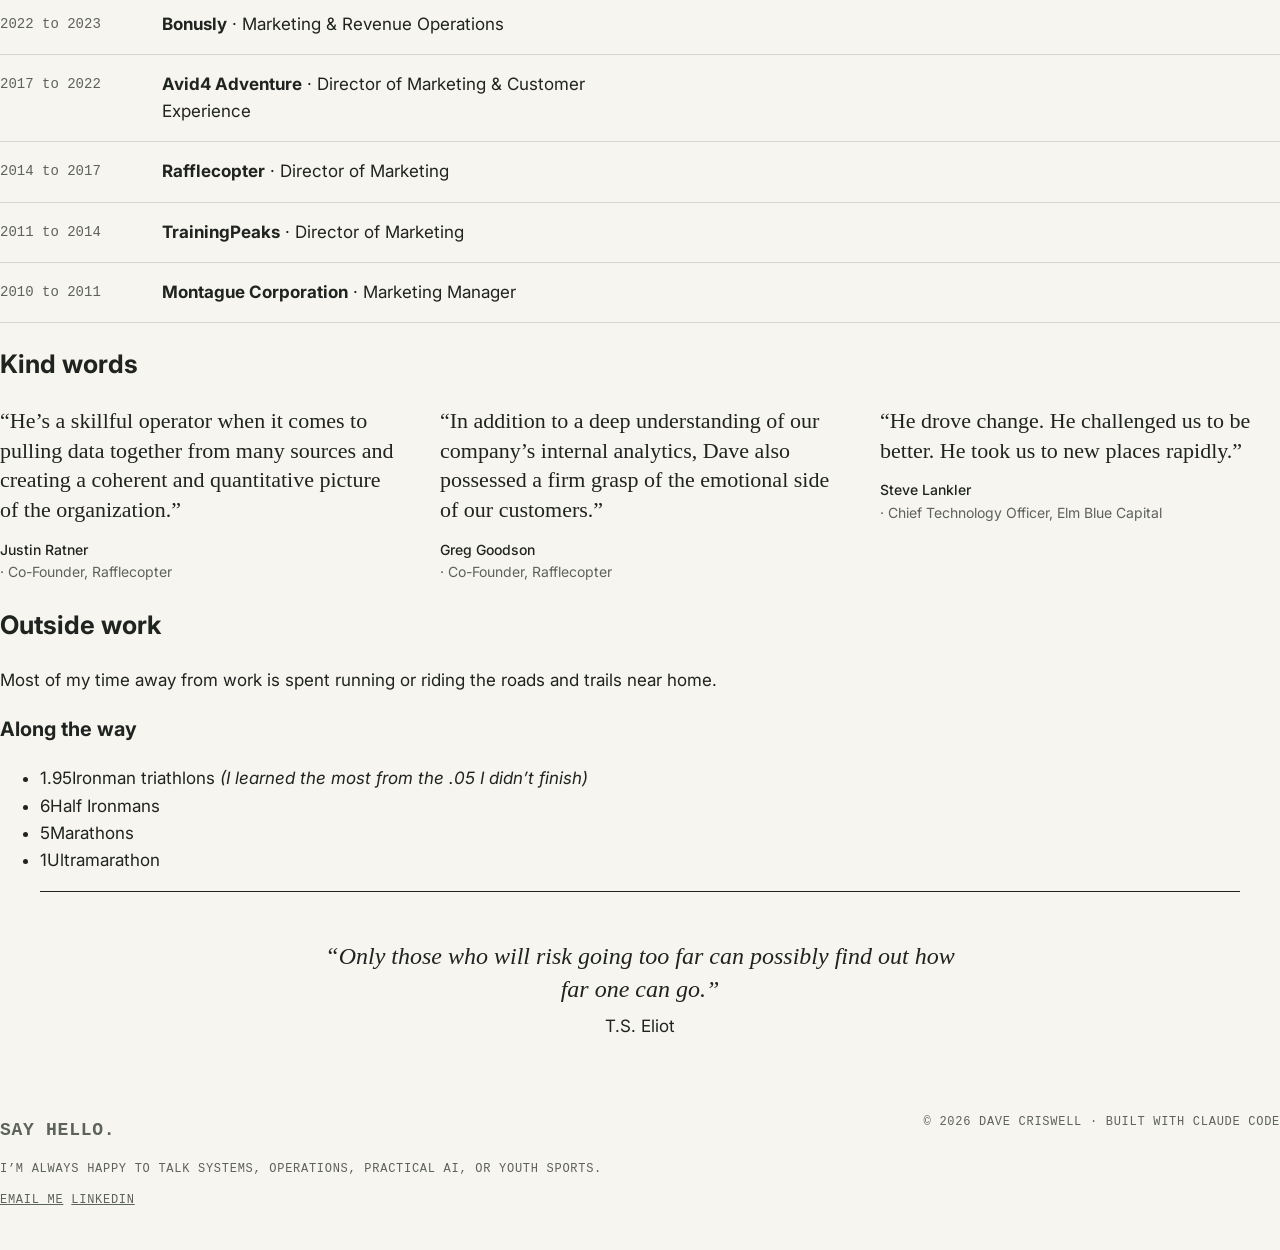
==== commit 2969d6c4: "Field Notes: Work, Playbook & AI, Writing, About, and the essay template Moves every remaining page " ====
--- a/docs/about/index.html
+++ b/docs/about/index.html
@@ -7,113 +7,119 @@
   <meta name="description" content="Who Dave Criswell is outside the case studies: what he cares about, why he builds systems, and life outside work.">
   <link rel="preconnect" href="https://fonts.googleapis.com">
   <link rel="preconnect" href="https://fonts.gstatic.com" crossorigin>
-  <link href="https://fonts.googleapis.com/css2?family=IBM+Plex+Mono:wght@400;500&family=Inter:wght@400;500;600&family=Newsreader:ital,opsz,wght@0,6..72,400;1,6..72,400&display=swap" rel="stylesheet">
+  <link href="https://fonts.googleapis.com/css2?family=Inter:wght@400;500;600;700&family=Space+Grotesk:wght@500;600;700&display=swap" rel="stylesheet">
   <link rel="stylesheet" href="/style.css">
 </head>
 <body>
 <a class="skip" href="#main">Skip to content</a>
-<div class="wrap">
 
-  <!-- Header: the same on every page. If you change it, change it on every page. -->
-  <header class="site-header">
-    <a class="brand" href="/">
-      <span class="brand-name">Dave Criswell</span>
-      <span class="brand-tag">Systems &middot; Operations &middot; Revenue</span>
-    </a>
+<!-- Header: the same on every page. If you change it, change it on every page. -->
+<header class="site-header">
+  <div class="container nav-bar">
+    <a class="brand" href="/">Dave Criswell<span>.</span></a>
     <nav class="site-nav" aria-label="Main">
       <a href="/work/">Work</a>
       <a href="/playbook/">Playbook &amp; AI</a>
       <a href="/writing/">Writing</a>
       <a href="/about/" aria-current="page">About</a>
-      <a href="#contact">Contact</a>
+      <a class="nav-hello" href="#contact">Say hello</a>
     </nav>
+  </div>
+</header>
+
+<main id="main">
+
+  <header class="container about-head">
+    <div class="about-text">
+      <h1 class="page-title">About</h1>
+      <p class="about-lead">A New Englander with a calm temperament, who thinks first about the people on the other end of a system.</p>
+      <p>What I’ve always enjoyed most is watching how people actually use something, where they get stuck, and what they skip, and adjusting from there. That’s what drew me to software, and it’s still how I approach every system I build.</p>
+      <p>I coached high school and club soccer for about a decade, and it turned out to be similar work. You set people up to succeed, watch what actually happens, and adjust, patiently and without drama.</p>
+      <p>I’m also interested in where AI is genuinely useful in operations, and where it’s just noise. This site is part of that: I built it with Claude Code as a way to learn.</p>
+    </div>
+    <!-- To change the photo, replace docs/images/dave.jpg (portrait, about 4:5) and update width/height here. -->
+    <img class="photo" src="/images/dave.jpg" width="556" height="695" alt="Dave smiling in a theater balcony">
   </header>
 
-  <main id="main">
+  <section class="container page-section" id="how-i-work" aria-labelledby="work-heading">
+    <h2 class="block-h2" id="work-heading">How I work</h2>
+    <ol class="principle-grid">
+      <li class="card"><p class="num">01</p><h3>Systems first, then the tool</h3><p>Understand how the work actually flows and who owns what, then choose software that fits. Not the other way around.</p></li>
+      <li class="card"><p class="num">02</p><h3>Meet people where they already work</h3><p>Put the form in the app coaches already open. Adoption is the real test of a system, and the hardest one to pass.</p></li>
+      <li class="card"><p class="num">03</p><h3>Show the math</h3><p>If a number can’t be traced back to its source, it isn’t ready to make decisions with.</p></li>
+      <li class="card"><p class="num">04</p><h3>Start small, then scale</h3><p>Ship a manual fallback now, pilot with one team or region, learn what breaks, and earn the right to roll it out.</p></li>
+      <li class="card"><p class="num">05</p><h3>Be honest about status</h3><p>“Automated through step four, manual after that” tells you more than “fully automated.” And sometimes step four is exactly the right place to stop.</p></li>
+      <li class="card"><p class="num">06</p><h3>Write it down</h3><p>A process that lives in one person’s head isn’t a system yet.</p></li>
+    </ol>
+  </section>
 
-    <section class="page-intro about">
-      <h1>About</h1>
-      <div class="about-grid">
-        <div class="about-text">
-          <p class="about-lead">I’m a native New Englander, and I have a calm presence by nature. The part of my work I care about most is the people on the other end of a system: the coach filling out a form after a long weekend of games, the parent registering a kid for the first time, the director who needs one number they can trust.</p>
-          <p>What I’ve always enjoyed most is watching how people actually use something, where they get stuck, and what they skip, and adjusting from there. That’s what drew me to software, and it’s still how I approach every system I build.</p>
-          <p>I coached high school and club soccer for about a decade, and it turned out to be similar work. You set people up to succeed, watch what actually happens, and adjust, patiently and without drama.</p>
-          <p>I’m also interested in where AI is genuinely useful in operations, and where it’s just noise. This site is part of that: I built it with Claude Code as a way to learn.</p>
-        </div>
-        <!-- To change the photo, replace docs/images/dave.jpg (portrait, about 4:5). -->
-        <img class="photo" src="/images/dave.jpg" width="556" height="695" alt="Dave smiling in a theater balcony">
-      </div>
-    </section>
+  <section class="container page-section" id="experience" aria-labelledby="experience-heading">
+    <div class="section-top">
+      <h2 class="block-h2" id="experience-heading">Experience</h2>
+      <a class="more" href="https://www.linkedin.com/in/davecriswell/" target="_blank" rel="noopener">Full details on LinkedIn &rarr;</a>
+    </div>
+    <ul class="timeline">
+      <li><span class="years">2023 to now</span><span class="job"><strong>Select Soccer Club</strong> &middot; Assistant Executive Director, Marketing &amp; Systems Operations</span></li>
+      <li><span class="years">2022 to 2023</span><span class="job"><strong>Bonusly</strong> &middot; Marketing &amp; Revenue Operations</span></li>
+      <li><span class="years">2017 to 2022</span><span class="job"><strong>Avid4 Adventure</strong> &middot; Director of Marketing &amp; Customer Experience</span></li>
+      <li><span class="years">2014 to 2017</span><span class="job"><strong>Rafflecopter</strong> &middot; Director of Marketing</span></li>
+      <li><span class="years">2011 to 2014</span><span class="job"><strong>TrainingPeaks</strong> &middot; Director of Marketing</span></li>
+      <li><span class="years">2010 to 2011</span><span class="job"><strong>Montague Corporation</strong> &middot; Marketing Manager</span></li>
+    </ul>
+  </section>
 
-    <section class="section" id="experience">
-      <div class="section-head">
-        <h2>Experience</h2>
-      </div>
-      <ul class="timeline">
-        <li><span class="years">2023 to now</span><span class="org">Select Soccer Club</span><span class="role">Assistant Executive Director, Marketing &amp; Systems Operations</span></li>
-        <li><span class="years">2022 to 2023</span><span class="org">Bonusly</span><span class="role">Marketing &amp; Revenue Operations</span></li>
-        <li><span class="years">2017 to 2022</span><span class="org">Avid4 Adventure</span><span class="role">Director of Marketing &amp; Customer Experience</span></li>
-        <li><span class="years">2014 to 2017</span><span class="org">Rafflecopter</span><span class="role">Director of Marketing</span></li>
-        <li><span class="years">2011 to 2014</span><span class="org">TrainingPeaks</span><span class="role">Director of Marketing</span></li>
-        <li><span class="years">2010 to 2011</span><span class="org">Montague Corporation</span><span class="role">Marketing Manager</span></li>
-      </ul>
-      <p class="more-link"><a href="https://www.linkedin.com/in/davecriswell/" target="_blank" rel="noopener">Full details on LinkedIn &rarr;</a></p>
-    </section>
+  <section class="container page-section" id="kind-words" aria-labelledby="kind-heading">
+    <h2 class="block-h2" id="kind-heading">Kind words</h2>
+    <div class="quotes">
+      <figure>
+        <blockquote>“He’s a skillful operator when it comes to pulling data together from many sources and creating a coherent and quantitative picture of the organization.”</blockquote>
+        <figcaption><strong>Justin Ratner</strong> &middot; Co-Founder, Rafflecopter</figcaption>
+      </figure>
+      <figure>
+        <blockquote>“In addition to a deep understanding of our company’s internal analytics, Dave also possessed a firm grasp of the emotional side of our customers.”</blockquote>
+        <figcaption><strong>Greg Goodson</strong> &middot; Co-Founder, Rafflecopter</figcaption>
+      </figure>
+      <figure>
+        <blockquote>“He drove change. He challenged us to be better. He took us to new places rapidly.”</blockquote>
+        <figcaption><strong>Steve Lankler</strong> &middot; Chief Technology Officer, Elm Blue Capital</figcaption>
+      </figure>
+    </div>
+  </section>
 
-    <section class="section" id="kind-words">
-      <div class="section-head">
-        <h2>Kind words</h2>
-      </div>
-      <div class="quotes">
-        <figure>
-          <blockquote>“He’s a skillful operator when it comes to pulling data together from many sources and creating a coherent and quantitative picture of the organization.”</blockquote>
-          <figcaption><strong>Justin Ratner</strong>Co-Founder, Rafflecopter</figcaption>
-        </figure>
-        <figure>
-          <blockquote>“In addition to a deep understanding of our company’s internal analytics, Dave also possessed a firm grasp of the emotional side of our customers.”</blockquote>
-          <figcaption><strong>Greg Goodson</strong>Co-Founder, Rafflecopter</figcaption>
-        </figure>
-        <figure>
-          <blockquote>“He drove change. He challenged us to be better. He took us to new places rapidly.”</blockquote>
-          <figcaption><strong>Steve Lankler</strong>Chief Technology Officer, Elm Blue Capital</figcaption>
-        </figure>
-      </div>
-    </section>
+  <section class="container page-section outside" id="outside-work" aria-labelledby="outside-heading">
+    <h2 class="block-h2" id="outside-heading">Outside work</h2>
+    <p class="section-lede">Most of my time away from work is spent running or riding the roads and trails near home.</p>
+    <h3 class="eyebrow">Along the way</h3>
+    <ul class="stats">
+      <li><span class="stat-num">1.95</span><span class="stat-label">Ironman triathlons <em>(I learned the most from the .05 I didn’t finish)</em></span></li>
+      <li><span class="stat-num">6</span><span class="stat-label">Half Ironmans</span></li>
+      <li><span class="stat-num">5</span><span class="stat-label">Marathons</span></li>
+      <li><span class="stat-num">1</span><span class="stat-label">Ultramarathon</span></li>
+    </ul>
+    <figure class="epigraph">
+      <blockquote>“Only those who will risk going too far can possibly find out how far one can go.”</blockquote>
+      <figcaption>T.S. Eliot</figcaption>
+    </figure>
+  </section>
 
-    <section class="section" id="outside-work">
-      <div class="section-head">
-        <h2>Outside work</h2>
-      </div>
-      <p class="lede">Most of my time away from work is spent running or riding the roads and trails near home.</p>
-      <h3 class="sub-label"><span class="label">Along the way</span></h3>
-      <ul class="stat-list">
-        <li><span class="num">1.95</span><span>Ironman triathlons <em>(I learned the most from the .05 I didn’t finish)</em></span></li>
-        <li><span class="num">6</span><span>Half Ironmans</span></li>
-        <li><span class="num">5</span><span>Marathons</span></li>
-        <li><span class="num">1</span><span>Ultramarathon</span></li>
-      </ul>
-    </section>
+</main>
 
-    <section class="epigraph" aria-label="A favorite quote">
-      <blockquote>“Only those who will risk going too far can possibly find out how far one can go.”</blockquote>
-      <cite>T.S. Eliot</cite>
-    </section>
+<!-- Contact band and footer: the same on every page. If you change it, change it on every page. -->
+<footer class="site-footer" id="contact">
+  <div class="container contact-band">
+    <div>
+      <h2>Say <span>hello.</span></h2>
+      <p>I’m always happy to talk systems, operations, practical AI, or youth sports.</p>
+    </div>
+    <div class="buttons">
+      <a class="button button-primary" href="mailto:davecriswell@gmail.com">Email me</a>
+      <a class="button button-secondary" href="https://www.linkedin.com/in/davecriswell/" target="_blank" rel="noopener">LinkedIn</a>
+    </div>
+  </div>
+  <div class="container fine-print">
+    <p>&copy; 2026 Dave Criswell &middot; Built with Claude Code</p>
+  </div>
+</footer>
 
-  </main>
-
-  <!-- Footer: the same on every page. If you change it, change it on every page. -->
-  <footer class="site-footer" id="contact">
-    <p class="contact-line">I’m always happy to talk systems, operations, practical AI, or youth sports.</p>
-    <div class="contact-links">
-      <a href="mailto:davecriswell@gmail.com">davecriswell@gmail.com</a>
-      <a href="https://www.linkedin.com/in/davecriswell/" target="_blank" rel="noopener">LinkedIn</a>
-    </div>
-    <div class="fine-print">
-      <span>&copy; 2026 Dave Criswell</span>
-      <span>Built with Claude Code</span>
-    </div>
-  </footer>
-
-</div>
 </body>
 </html>
